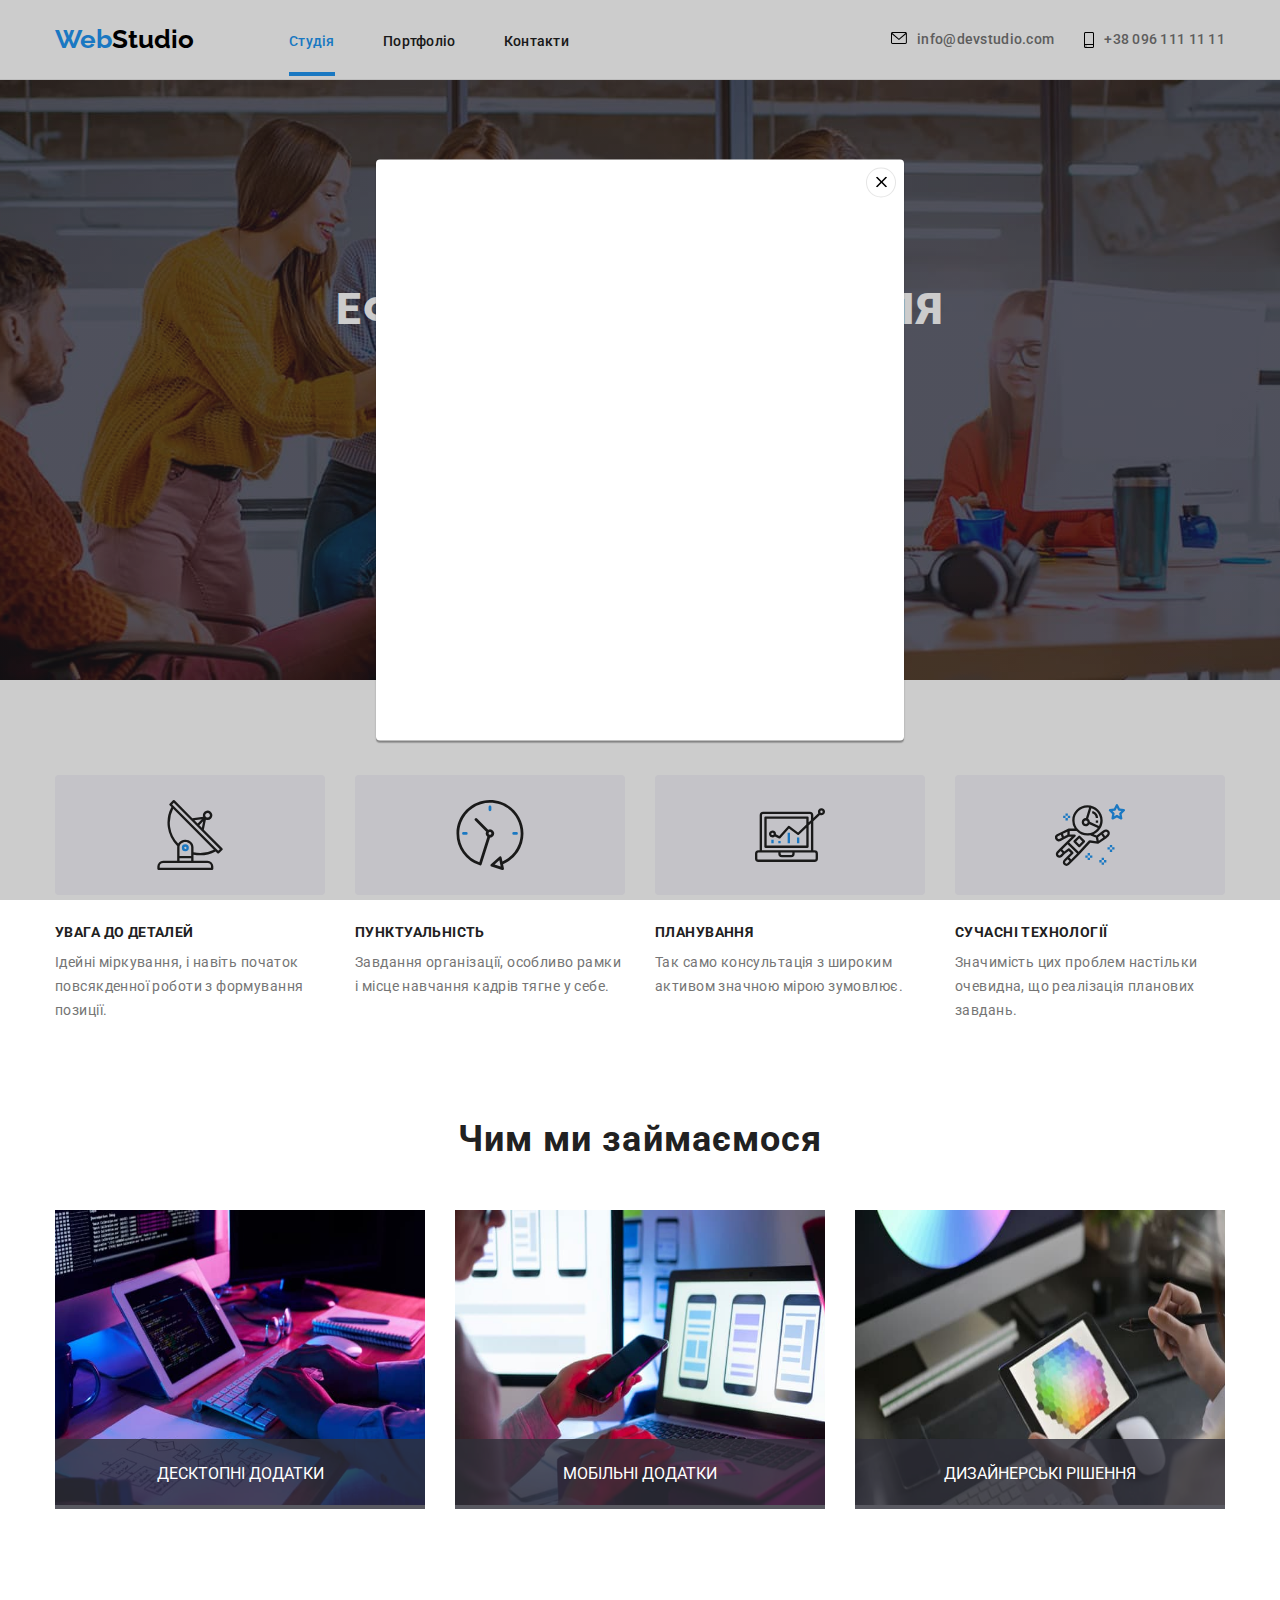
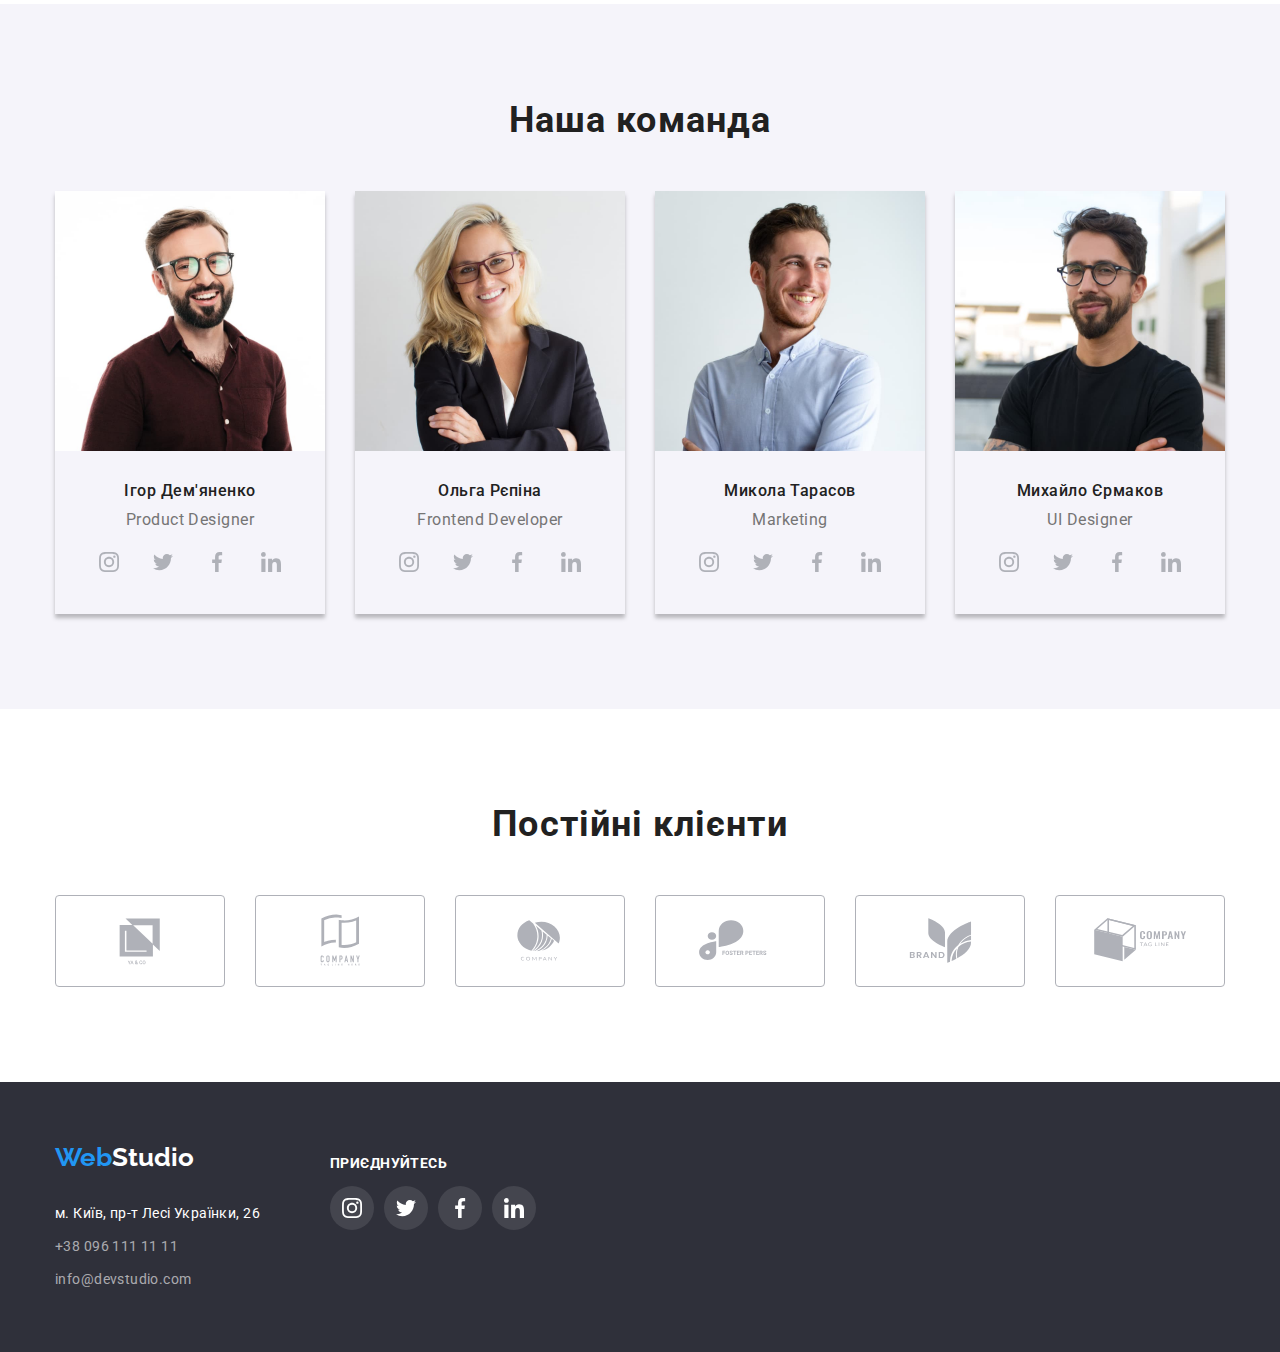
==== index.html @ 8376958b "Создание 2022-12-18" ====
<!DOCTYPE html>
<html lang="en">
<head>
    <meta charset="UTF-8">
    <meta http-equiv="X-UA-Compatible" content="IE=edge">
    <meta name="viewport" content="width=device-width, initial-scale=1.0">
    <link
        href="https://fonts.googleapis.com/css2?family=Oleo+Script&family=Raleway:wght@700&family=Roboto:wght@400;500;700;900&display=swap"
        rel="stylesheet">
    <!-- Спочатку нормалізатор -->
    <link rel="stylesheet" href="https://cdnjs.cloudflare.com/ajax/libs/modern-normalize/1.0.0/modern-normalize.min.css" />
    <!-- Потім ваші стилі -->
    <link rel="stylesheet" href="styles/styles.css">
    <title>Document</title>
</head>
<body>
    <!--верхняя линия-->
    <header class="header">
        <div class="container">
            <div class="header-container">                  
                <!--меню навігації-->
                <nav class="nav-header">
                    <a href="" class="logo"><span class="logo-web">Web</span>Studio</a>
                    <ul class="nav-list">
                        <li class="nav-item"><a href="" class="nav-item-link current">Студія</a></li>
                        <li class="nav-item"><a href="./portfolio.html" class="nav-item-link">Портфоліо</a></li>
                        <li class="nav-item"><a href="" class="nav-item-link">Контакти</a></li>
                    </ul>                        
                </nav>
                <div class="header-contact-container">
                    <a href="mailto:info@devstudio.com" class="header-mail">
                        <svg width="16" height="12">
                            <use href="./images/symbol-defs.svg#icon-email"> </use>
                        </svg>
                        info@devstudio.com</a>
                    <a href="tel:+380961111111" class="header-phone">
                        <svg width="10" height="16">
                            <use href="./images/symbol-defs.svg#icon-smartphone"> </use>
                        </svg>
                    +38 096 111 11 11</a>
                </div>
            </div>
        </div>
    </header>
    <main class="main">
        <!--шапка-->
        <section class="first-section">
            <div class="container">
                <div class="first-section-container">
                    <h1 class="main-tittle">Ефективні рішення для вашого бізнесу</h1>
                    <button type="button" class="main-button" data-modal-open>Замовити послугу</button>
                </div>                  
            </div>
        </section>
        <!--Особливості-->
        <section class="features">
            <div class="container">
                <ul class="features-list">
                    <li class="item">
                        <div class="features-item-container" width="270" height="120">
                            <svg width="70" height="70">
                                <use href="./images/symbol-defs.svg#icon-antenna-1"> </use>
                            </svg>
                        </div>
                        <!--Feature1-->                    
                        <h3 class="title">УВАГА ДО ДЕТАЛЕЙ</h3>
                        <p class="text">Ідейні міркування, і навіть початок повсякденної роботи з формування позиції.</p>
                    </li>
                    <li class="item">
                        <div class="features-item-container" width="270" height="120">
                            <svg width="70" height="70">
                                <use href="./images/symbol-defs.svg#icon-clock-1"> </use>
                            </svg>
                        </div>
                        <!--Feature2-->                    
                        <h3 class="title">ПУНКТУАЛЬНІСТЬ</h3>
                        <p class="text">Завдання організації, особливо рамки і місце навчання кадрів тягне у себе.</p>            
                    </li>
                    <li class="item">
                        <div class="features-item-container" width="270" height="120">
                            <svg width="70" height="70">
                                <use href="./images/symbol-defs.svg#icon-diagram-1"> </use>
                            </svg>
                        </div>
                        <!--Feature3-->         
                        <h3 class="title">ПЛАНУВАННЯ</h3>
                        <p class="text">Так само консультація з широким активом значною мірою зумовлює.</p>         
                    </li>
                    <li class="item">
                        <div class="features-item-container" width="270" height="120">
                            <svg width="70" height="70">
                                <use href="./images/symbol-defs.svg#icon-astronaut-1"> </use>
                            </svg>
                        </div>
                        <!--Feature4-->
                        <h3 class="title">СУЧАСНІ ТЕХНОЛОГІЇ</h3>
                        <p class="text">Значимість цих проблем настільки очевидна, що реалізація планових завдань.</p>
                    </li>
                </ul> 
            </div>
        </section>
        <!--Чим ми займаємось-->
        <section class="about">
            <div class="container">
                <h2 class="about-head">Чим ми займаємося</h2>
                <ul class="about-list">
                    <li class="item">
                        <img src="images/Box1.jpg" width="370" height="295" alt="чим ми займаємось, рисунок 1">
                        <p class="features-cart-text">Десктопні додатки</p>
                    </li>
                    <li class="item">
                        <img src="images/Box2.jpg" width="370" height="295" alt="чим ми займаємось, рисунок 2">
                        <p class="features-cart-text">Мобільні додатки</p>
                    </li>
                    <li class="item">
                        <img src="images/Box3.jpg" width="370" height="295" alt="чим ми займаємось, рисунок 3">
                        <p class="features-cart-text">Дизайнерські рішення</p>
                    </li>
                </ul>
            </div>
        </section>
        <!--Наша команда-->
        <section class="team">
            <div class="container">
                <h2 class="team-head">Наша команда</h2>
                <!--team-->
                <div>
                    <ul class="team-list">
                        <li class="team-item">
                            <!--team card 1--> 
                            <img src="images/team1.jpg" width="270" height="260" alt="працівник 1">
                            <div class="team-name-profession">
                                <!--name-->
                                <p class="team-name">Ігор Дем'яненко</p>
                                <!--work-->
                                <p class="team-profession">Product Designer</p>
                                <ul class="team-social-list" width="206" height="44">
                                    <li class="social-link-item">
                                        <a href="" class="social-link">
                                            <svg width="20" height="20" class="team-social-icon">
                                                <use href="./images/symbol-defs.svg#icon-instagram"> </use>
                                            </svg>
                                        </a>
                                    </li>
                                    <li class="social-link-item">
                                        <a href="" class="social-link">
                                            <svg width="20" height="20" class="team-social-icon">
                                                <use href="./images/symbol-defs.svg#icon-twitter"> </use>
                                            </svg>
                                        </a>
                                    </li>
                                    <li class="social-link-item">
                                        <a href="" class="social-link">
                                            <svg width="20" height="20" class="team-social-icon">
                                                <use href="./images/symbol-defs.svg#icon-facebook"> </use>
                                            </svg>
                                        </a>
                                    </li>
                                    <li class="social-link-item">
                                        <a href="" class="social-link">
                                            <svg width="20" height="20" class="team-social-icon">
                                                <use href="./images/symbol-defs.svg#icon-linkedin"> </use>
                                            </svg>
                                        </a>
                                    </li>
                                </ul>                                
                            </div>
                        </li>
                        <li class="team-item">
                            <!--team card 2-->
                            <img src="images/team2.jpg" width="270" height="260" alt="працівник 2">
                            <div class="team-name-profession">                                                                <!--name-->
                                <p class="team-name">Ольга Рєпіна</p>
                                <!--work-->
                                <p class="team-profession">Frontend Developer</p>
                                <ul class="team-social-list" width="206" height="44">
                                    <li class="social-link-item">
                                        <a href="" class="social-link">
                                            <svg width="20" height="20" class="team-social-icon">
                                                <use href="./images/symbol-defs.svg#icon-instagram"> </use>
                                            </svg>
                                        </a>
                                    </li>
                                    <li class="social-link-item">
                                        <a href="" class="social-link">
                                            <svg width="20" height="20" class="team-social-icon">
                                                <use href="./images/symbol-defs.svg#icon-twitter"> </use>
                                            </svg>
                                        </a>
                                    </li>
                                    <li class="social-link-item">
                                        <a href="" class="social-link">
                                            <svg width="20" height="20" class="team-social-icon">
                                                <use href="./images/symbol-defs.svg#icon-facebook"> </use>
                                            </svg>
                                        </a>
                                    </li>
                                    <li class="social-link-item">
                                        <a href="" class="social-link">
                                            <svg width="20" height="20" class="team-social-icon">
                                                <use href="./images/symbol-defs.svg#icon-linkedin"> </use>
                                            </svg>
                                        </a>
                                    </li>
                                </ul>                                
                            </div>
                        </li>
                        <li class="team-item">
                            <!--team card 3-->                                   
                            <img src="images/team3.jpg" width="270" height="260" alt="працівник 3">
                            <div class="team-name-profession">
                                <!--name-->
                                <p class="team-name">Микола Тарасов</p>
                                <!--work-->
                                <p class="team-profession">Marketing</p> 
                                <ul class="team-social-list" width="206" height="44">
                                    <li class="social-link-item">
                                        <a href="" class="social-link">
                                            <svg width="20" height="20" class="team-social-icon">
                                                <use href="./images/symbol-defs.svg#icon-instagram"> </use>
                                            </svg>
                                        </a>
                                    </li>
                                    <li class="social-link-item">
                                        <a href="" class="social-link">
                                            <svg width="20" height="20" class="team-social-icon">
                                                <use href="./images/symbol-defs.svg#icon-twitter"> </use>
                                            </svg>
                                        </a>
                                    </li>
                                    <li class="social-link-item">
                                        <a href="" class="social-link">
                                            <svg width="20" height="20" class="team-social-icon">
                                                <use href="./images/symbol-defs.svg#icon-facebook"> </use>
                                            </svg>
                                        </a>
                                    </li>
                                    <li class="social-link-item">
                                        <a href="" class="social-link">
                                            <svg width="20" height="20" class="team-social-icon">
                                                <use href="./images/symbol-defs.svg#icon-linkedin"> </use>
                                            </svg>
                                        </a>
                                    </li>
                                </ul>                                
                            </div>
                        </li>
                        <li class="team-item">
                            <!--team card 4-->
                            <img src="images/team4.jpg" width="270" height="260" alt="працівник 4">
                            <div class="team-name-profession">
                                <!--name-->
                                <p class="team-name">Михайло Єрмаков</p>
                                <!--work-->
                                <p class="team-profession">UI Designer</p>
                                <ul class="team-social-list" width="206" height="44">
                                    <li class="social-link-item">
                                        <a href="" class="social-link">
                                            <svg width="20" height="20" class="team-social-icon">
                                                <use href="./images/symbol-defs.svg#icon-instagram"> </use>
                                            </svg>
                                        </a>
                                    </li>
                                    <li class="social-link-item">
                                        <a href="" class="social-link">
                                            <svg width="20" height="20" class="team-social-icon">
                                                <use href="./images/symbol-defs.svg#icon-twitter"> </use>
                                            </svg>
                                        </a>
                                    </li>
                                    <li class="social-link-item">
                                        <a href="" class="social-link">
                                            <svg width="20" height="20" class="team-social-icon">
                                                <use href="./images/symbol-defs.svg#icon-facebook"> </use>
                                            </svg>
                                        </a>
                                    </li>
                                    <li class="social-link-item">
                                        <a href="" class="social-link">
                                            <svg width="20" height="20" class="team-social-icon">
                                                <use href="./images/symbol-defs.svg#icon-linkedin"> </use>
                                            </svg>
                                        </a>
                                    </li>
                                </ul>                                
                            </div>
                        </li>
                    </ul>
                </div>
            </div>
        </section>
        <!--Наші клієнти-->
        <section class="clients">
            <div class="container">
                <h2 class="head-clients">Постійні клієнти</h2>
                <ul class="list-clients">
                    <li class="-clients-item">
                        <a href="" class="list-clients-link">
                        <svg width="41" height="46" class="client-icon">
                            <use href="./images/symbol-defs.svg#icon-client-1"> </use>
                        </svg>
                        </a>
                    </li>
                    <li class="list-clients-item">
                        <a href="" class="list-clients-link">
                        <svg width="41" height="46" class="client-icon">
                            <use href="./images/symbol-defs.svg#icon-client-2"> </use>
                        </svg>                        
                        </a>
                    </li>
                    <li class="list-clients-item">
                        <a href="" class="list-clients-link">
                        <svg width="41" height="46" class="client-icon">
                            <use href="./images/symbol-defs.svg#icon-client-3"> </use>
                        </svg>                        
                        </a>
                    </li>
                    <li class="list-clients-item">
                        <a href="" class="list-clients-link">
                        <svg width="41" height="46" class="client-icon">
                            <use href="./images/symbol-defs.svg#icon-client-4"> </use>
                        </svg>                        
                        </a>
                    </li>
                    <li class="list-clients-item">
                        <a href="" class="list-clients-link">
                        <svg width="41" height="46" class="client-icon">
                            <use href="./images/symbol-defs.svg#icon-client-5"> </use>
                        </svg>                        
                        </a>
                    </li>
                    <li class="list-clients-item">
                        <a href="" class="list-clients-link">
                        <svg width="41" height="46" class="client-icon">
                            <use href="./images/symbol-defs.svg#icon-client-6"> </use>
                        </svg>                        
                        </a>
                    </li>
                </ul>
            </div>            
        </section>
    </main>
    <!--підвал-->
    <footer class="footer">
        <div class="container">
            <div class="footer-container">
                <!--контакти-->
                <div class="footer-address-container">
                    <a href="" class="logo"><span class="logo-web">Web</span>Studio</a>
                    <address class="address">м. Київ, пр-т Лесі Українки, 26</address>
                    <a href="tel:+380961111111" class="footer-phone">+38 096 111 11 11</a>
                    <a href="mailto:info@devstudio.com" class="footer-mail">info@devstudio.com</a>    
                </div>
                <div class="footer-social-container">
                    <p class="footer-social-text">Приєднуйтесь</p>
                    <ul class="footer-social-list" width="206" height="44">                    
                        <li class="footer-link-item">
                            <a href="" class="footer-social-link">
                                <svg width="20" height="20" class="team-social-icon">
                                    <use href="./images/symbol-defs.svg#icon-instagram"> </use>
                                </svg>
                            </a>
                        </li>
                        <li class="footer-link-item">
                            <a href="" class="footer-social-link">
                                <svg width="20" height="20" class="team-social-icon">
                                    <use href="./images/symbol-defs.svg#icon-twitter"> </use>
                                </svg>
                            </a>
                        </li>
                        <li class="footer-link-item">
                            <a href="" class="footer-social-link">
                                <svg width="20" height="20" class="team-social-icon">
                                    <use href="./images/symbol-defs.svg#icon-facebook"> </use>
                                </svg>
                            </a>
                        </li>
                        <li class="footer-link-item">
                            <a href="" class="footer-social-link">
                                <svg width="20" height="20" class="team-social-icon">
                                    <use href="./images/symbol-defs.svg#icon-linkedin"> </use>
                                </svg>
                            </a>
                        </li>
                    </ul> 
                </div>
            </div>
       </div>
    </footer>
    <!--Функционал модального окна-->
    <div class="backdrop" data-modal>
        <div class="modal">
            <button type="button" class="button-modal-close" data-modal-close>
                <svg width="11" height="11" class="icon-close">
                    <use href="./images/symbol-defs.svg#icon-close"> </use>
                </svg>
            </button>
        </div>
    </div>
    <script src="./js/modal.js"></script>
</body>
</html>
---- styles/styles.css ----
*,
*::before,
*::after {
    box-sizing: border-box;
}


:root {
    --backgrount-color:#Fff;
    --primary-text-color: #212121;
    --text-color-buttonlink: #2196F3;
    --text-color-active:#ffffff;
    --text-color:#757575;

    --background-button:#F5F4FA;
    --background-first-section:#2F303A;
    --background-gradient: rgba(47, 48, 58, 0.4);
    --background-card-text: rgba(47, 48, 58, 0.8);
    --backgrount-footer-item: rgba(255, 255, 255, 0.1);
    --background-overlay:rgba(33, 150, 243, 0.9);
    --background-backdrop: rgba(0, 0, 0, 0.2);

    --color-logo:#000000;
    --color-footer-mail-phone:rgba(255, 255, 255, 0.6);
    --color-border: #eeeeee;
    --color-border-header: #ececec;
    --color-fill-icons: #AFB1B8;
    --color-shadow:rgba(0, 0, 0, 0.25);
    --color-border-button: rgba(0, 0, 0, 0.1);
}


body{
    background-color:var(--backgrount-color);
    color: var(--primary-text-color);
    border: none;
    font-family: 'Roboto', sans-serif;
    list-style: none;
    max-width: 1600px;
}


.main{   
    margin: 0, auto;

}
.main-button{
   
    display: inline-block;
    width: 216px;
    height: 50px;
    min-height: 50px;

    background-color: var(--text-color-buttonlink);
    color: var(--text-color-active);
    font-size: 16px;
    font-style: normal;
    font-weight: 700;
    line-height: 1.88;
    letter-spacing: 0.06em;
    filter: drop-shadow(0px 4px 4px rgba(0, 0, 0, 0.25));
    border-radius: 4px;
}
.button{
    background-color: var(--background-button);
    border: none;
    cursor: pointer;
}
.button:hover,
.button:focus{
    background-color: var(--text-color-buttonlink);
    color:var(--text-color-active);
    border: none;
}
/* Центрующий контейнер */
.container{
    width: 1200px;  
    margin: 0 auto;
    padding: 0 15px;
}

/* header */
.header{
    height: 80px;
    display: flex;
    align-items: center;
    border-bottom: 1px solid var(--color-border-header);
}
.header-container{
    display: flex;
    align-items: center;
    /* gap:345px; */
}
.nav-header{
    display: flex;
    align-items: center;
    gap: 95px;
}
.header-contact-container{
    margin-left: auto;
    display: flex;
    gap: 30px;
    justify-content: space-between;
}
.logo {
    text-decoration: none;
    color: var(--color-logo);
    font-family: 'Raleway', sans-serif;
    font-weight: 700;
    font-size: 26px;
    line-height: 1.2;
    height: 31px;
}

.logo-web {
    color: var(--text-color-buttonlink);
}

.nav-list{
    display: flex;
    justify-content: space-between;
    width: 280px;
    height: 16px;
    margin: 0 auto;
    padding: 0;
}
.nav-list a{    
    color: var(--primary-text-color);
    font-weight: 500;
    font-size: 14px;
    line-height: 1.14;
    letter-spacing: 0.02em;}

.nav-item a{
    text-decoration: none;
}

.nav-item-link:hover,
.nav-item-link:focus{
    color: var(--text-color-buttonlink);

}

.header-mail{
    /* width: 350px; */
    display: flex;
    gap: 10px;
    align-content: center;
    text-decoration: none;
    color: var(--text-color);  
    font-size: 14px;
    line-height: 1.14;
    letter-spacing: 0.02em;
    font-weight: 500;
}
.header-mail:hover,
.header-mail:focus{
    color: var(--text-color-buttonlink);
    fill: var(--text-color-buttonlink);
}
.header-phone{

    display: flex;
    flex-grow: 100;
    gap: 10px;
    margin: 0;
    padding: 0;
    align-content: center;
    text-decoration: none;
    color: var(--text-color);
    font-weight: 500;
    font-size: 14px;
    line-height: 1.14;
    letter-spacing: 0.02em;
}
.header-phone:hover,
.header-phone:focus {
    color: var(--text-color-buttonlink);
    fill: var(--text-color-buttonlink);
}
.nav-item{
    list-style: none;
    position: relative;
}
.nav-item-link.current {
    color: var(--text-color-buttonlink);
}
.nav-item-link.current::after{    
    content: '';
    position: absolute;
    bottom: -28px;
    left: 0;
    width: 100%;
    height: 4PX;
    background-color: var(--text-color-buttonlink);


}

/* первая секция */
.first-section{
    max-width: 1600px;
    height: 600px;
    padding: 200px 0;
    margin: 0 auto;
    background-image: linear-gradient(to right, var(--background-gradient), var(--background-gradient)), url(../images/main.jpg);
   
    background-repeat: no-repeat;
    background-position: center;
    background-size: cover;
}
.first-section-container{
    height: 200px;
    flex-direction: column;
    display: flex;
    align-items: center;
}

.main-tittle{
    width: 696px;
    color: var(--text-color-active);
    margin: 0 0 30px;
    font-weight: 900;
    font-size: 44px;
    line-height: 1.36;
    text-align: center;
    letter-spacing: 0.06em;
    text-transform: uppercase;

}

/* вторая секция */
.features {
    padding: 95px 0;
}
.features-list .title{
    font-weight: 700;
    font-size: 14px;
    line-height: 1.14;
    letter-spacing: 0.03em;
    text-transform: uppercase;
    font-style: normal;
    margin: 0 0 10px;
}

.features-list .text{
    color: var(--text-color);
    font-size: 14px;
    line-height: 1.71;     
    letter-spacing: 0.03em;
    width: 270px;
    margin: 0 0;
}

.features-list{
    display: flex;
    justify-content: center;
    gap:30px;
    list-style: none;
    margin: 0;
    padding: 0;
}
.features-item-container{
    display: flex;
    justify-content: center;
    align-items: center;
    margin: 0 0 30px;
    background-color: var(--background-button);
    height: 120px;
    border-radius: 4px;
}

/* секция чем мы занимаемся*/
.about{
    padding: 0 0 95px;
}
.about-head{
    font-weight: 700;
    font-size: 36px;
    line-height: 1.17;
    text-align: center;
    letter-spacing: 0.03em;
    height: 42px;
    margin: 0 0 50px;
}
.about-list{
    display: flex;
    justify-content: center;
    gap: 30px;
    list-style: none;
    margin: 0;
    padding: 0;
}

.item{
    position: relative;
}

.features-cart-text{
    position: absolute;
    /* display: inline-block; */
    bottom: 0;
    left: 0;
    text-transform: uppercase;
    width: 100%;
    height: 70px;
    margin: 0;

    background-color: var(--background-card-text);
    color: var(--backgrount-color);
    text-align: center;
    line-height: 70px;

}


/*секция наша команда */
.team{    
    padding: 95px 0;

    margin: 0 auto;
    background-color: var(--background-button);
}

.team-list{
    display: flex;
    margin: 0 auto;
    display: flex;
    justify-content: center;
    gap: 30px;
    list-style: none;
    margin: 0;
    padding: 0;
}
.team-item{
    display: flex;
    flex-direction: column;
    box-shadow: 0px 4px 4px var(--color-shadow);
}
.team-head{
    margin: 0 0 50px;
    font-size: 36px;
    line-height: 1.17;
    text-align: center;
    letter-spacing: 0.03em;
    font-weight: 700;
    
}
.team-name{
    margin: 0;
    font-weight: 500;
    font-size: 16px;
    line-height: 1.2;
    text-align: center;
    letter-spacing: 0.03em;
}
.team-profession{
    margin: 0;
    color: var(--text-color); 
    font-size: 16px;
    line-height: 1.2;
    text-align: center;
    letter-spacing: 0.03em;
}
.team-name-profession{
    padding: 30px 0;
    display: flex;
    flex-direction: column;
    gap: 10px;
}
.team-social-list{
    width: 0 auto;
    height: 44px;
    display: flex;
    justify-content: center;
    gap: 10px;
    margin: 0;
    padding: 0;
    list-style: none;

}
.social-link{
    width: 44px;
    height:44px;
    display: flex;
    justify-content: center;
    align-items: center;
    border-radius: 50%;
    fill: var(--color-fill-icons);
    
}
.social-link:focus,
.social-link:hover{
    background-color: var(--text-color-buttonlink);
    fill: var(--text-color-active);
}
/* Наші клієнти */
.clients{
    margin: 0 0 95px;
}
.head-clients{
    display: block;  
    text-align: center;
    margin: 94px 0 50px;
    font-size: 36px;
    line-height: 1.17;
    letter-spacing: 0.03em;
}
.list-clients{
    list-style: none;
    display: flex;
    justify-content: center;
    gap: 30px;
    margin: 0;
    padding: 0;
}
.list-clients-link{
    display: flex;
    justify-content: center;
    align-items: center;
    width: 170px;
    height: 92px;
    margin: 0;
    padding: 0;
    border: 1px solid var(--color-fill-icons);
    border-radius: 4px;
}
.client-icon{
    width: 100%;
    height: 100%;
    fill: var(--color-fill-icons);
}
.list-clients-link:focus .client-icon,
.list-clients-link:hover .client-icon{
    border: 1px solid var(--text-color-buttonlink);
    fill: var(--text-color-buttonlink);
}

/*footer */
.footer{
    background-color: var(--background-first-section);  
    padding: 60px 0;
}
.address{
    color: var(--text-color-active);
    font-size: 14px;
    line-height: 1.71;
    letter-spacing: 0.03em;
    font-style: normal;
}
.footer-phone{
    color: var(--color-footer-mail-phone);
    text-decoration: none;
    font-size: 14px;
    line-height: 1.71;
    letter-spacing: 0.03em;
}
.footer-mail{
    text-decoration: none;
    color: var(--color-footer-mail-phone);
    font-size: 14px;
    line-height: 1.71;
    letter-spacing: 0.03em;    
}
.footer .logo{
    margin: 0 0 20px;
    color: var(--text-color-active);
}
.footer-container{
    /* padding: 0 215px; */
    display: flex;
    flex-direction: row;
    gap: 70px;  
}
.footer-address-container{
    display: flex;
    flex-direction: column;
    gap: 9px;
}
.footer-social-list{
    display: flex;
    margin: 0;
    padding: 0;
    gap:10px;
    list-style: none;
}
.footer-social-list .social-link{
    /* fill: var(--text-color-active); */
    /* background-color: var(--backgrount-footer-item); */
}

.footer-social-link{
    width: 44px;
    height: 44px;
    display: flex;
    justify-content: center;
    align-items: center;
    border-radius: 50%;
    fill: var(--text-color-active);
    background-color: var(--backgrount-footer-item);

}
.footer-social-link:hover,
.footer-social-link:focus {
    border-radius: 50%;
    background-color: var(--text-color-buttonlink);
}
.footer-social-text{
    font-family: 'Roboto';
    font-style: normal;
    font-size: 14px;
    line-height: 1.14;
    letter-spacing: 0.03em;
    font-weight: 700;
    color: var(--text-color-active);
    text-transform: uppercase;
    /* padding-left: 12px; */
}

/*gallery*/
.works{
    padding: 95px 0;
}
.gallery{
    display: flex;
    gap: 30px;
    flex-wrap: wrap;
    justify-content: center;
    align-content: center;
    padding: 0;

}
.list-buttons{
    display: flex;
    justify-content: center;
    gap:8px;    
    list-style: none;
    
    margin: 0 0 50px;
    padding: 0;
}   
.works-button{
    padding: 6px 22px;
    color: var(--primary-text-color);
    font-weight: 500;
    line-height: 26px;
    font-size: 16px;
    text-align: center;
    letter-spacing: 0.03em;
    border: 1px solid var(--color-border);
    border-radius: 4px;   
}
.works-button:hover,
.works-button:focus{
    color: var(--text-color-active);
    box-shadow: 0px 3px 1px rgba(0, 0, 0, 0.1), 0px 1px 2px rgba(0, 0, 0, 0.08), 0px 2px 2px rgba(0, 0, 0, 0.12);
    background-color: var(--text-color-buttonlink);
    border: 0px solid var(--text-color-buttonlink);
}

.gallery-item a{   
    text-decoration: none;
}
.gallery-item{    
    width: 370px;
    height: 405px;
    list-style: none;
    border: 1px solid var(--color-border);
}
.gallery-item:focus,
.gallery-item:hover{
    box-shadow: 0px 1px 1px rgba(0, 0, 0, 0.12), 0px 4px 4px rgba(0, 0, 0, 0.06), 1px 4px 6px rgba(0, 0, 0, 0.16);
}

.gallery-head{  
    margin: 0;
    color: var(--primary-text-color);
    font-size: 18px;
    line-height: 2;
    letter-spacing: 0.06em;
}
.gallery-text{
    color: var(--text-color);
    font-size: 16px;
    line-height: 1.88;
    letter-spacing: 0.03em;
    margin: 0 auto;    
}
.gallery-head-text{
    padding: 20px 25px;
}
.card-image-container{
    position: relative;
    overflow: hidden;
}
.gallery-item-overlay{
    position: absolute;
    top: 0;
    left: 0;
    width: 100%;
    height: 100%;
    transform: translatey(100%);
    display: flex;
    align-items: center;
    width: 100%;

    background-color: var(--background-overlay);
    transition: transform 250ms cubic-bezier(0.4, 0, 0.2, 1);
}
.gallery-overlay-text{
    display: inline-block;
    padding: auto;
    margin: 63px 24px;

    font-family: 'Roboto';
    font-style: normal;
    font-weight: 400;
    font-size: 18px;
    line-height: 1.56;
    letter-spacing: 0.03em;
    color: var(--backgrount-color);
}

.card-image-container:hover .gallery-item-overlay{
    transform: translatey(0);
}
/* Разметка модального окна */
.backdrop{
    position: fixed;
    top: 0;
    left: 0;
    width: 100%;
    height: 100%;

    background-color: var(--background-backdrop);
}
.modal{
    position: absolute;
    width: 100%;
    max-width: 528px;
    height: 100%;
    max-height: 581px;
    left: 50%;
    top: 50%;
    transform: translate(-50%, -50%);

    box-shadow: 0px 1px 3px rgba(0, 0, 0, 0.12), 0px 1px 1px rgba(0, 0, 0, 0.14), 0px 2px 1px rgba(0, 0, 0, 0.2);
    border-radius: 4px;

    background-color: var(--text-color-active);
}
.is-hidden{
    opacity: 0;
    visibility: hidden;
    pointer-events: none;
}
.button-modal-close{
    position: absolute;
    top: 8px;
    right: 8px;
    width: 30px;
    height: 30px;

    border: 1px solid var(--color-border-button);
    border-radius: 50%;
    background-color: var(--text-color-active);
}
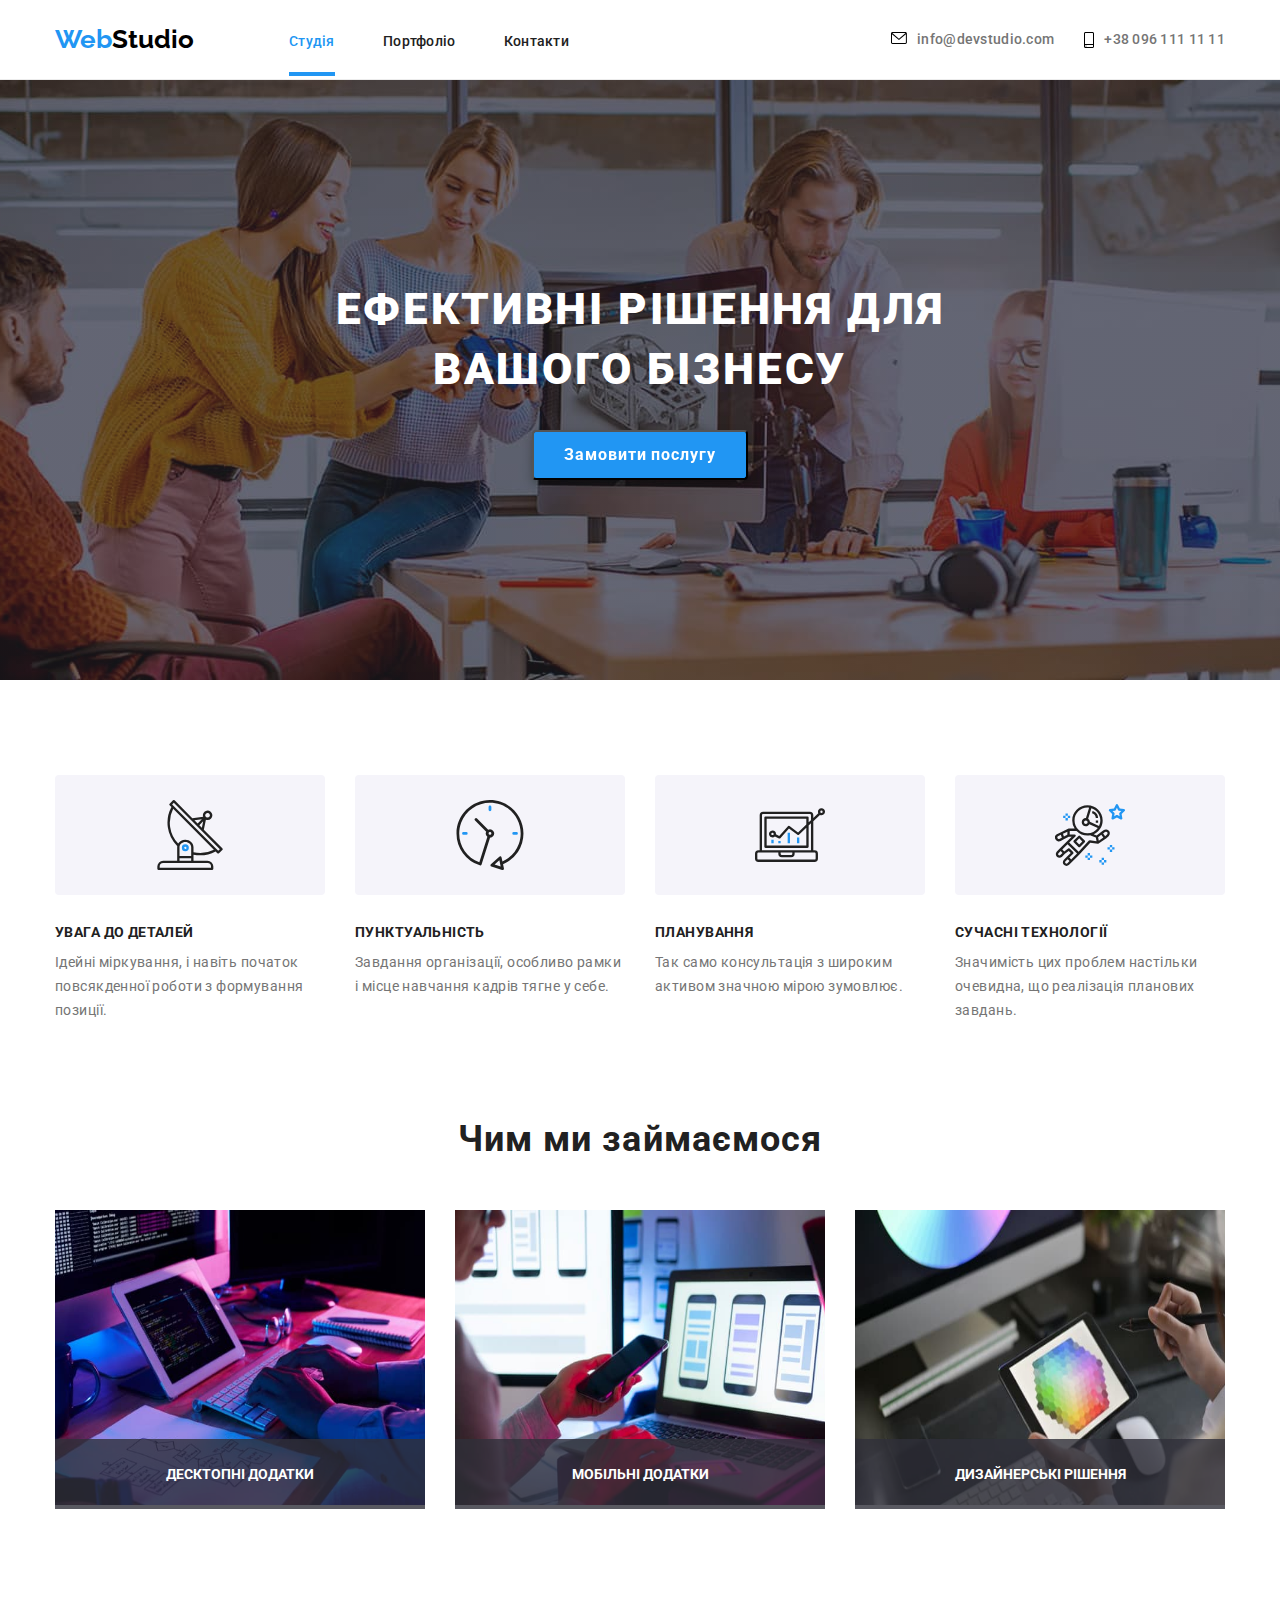
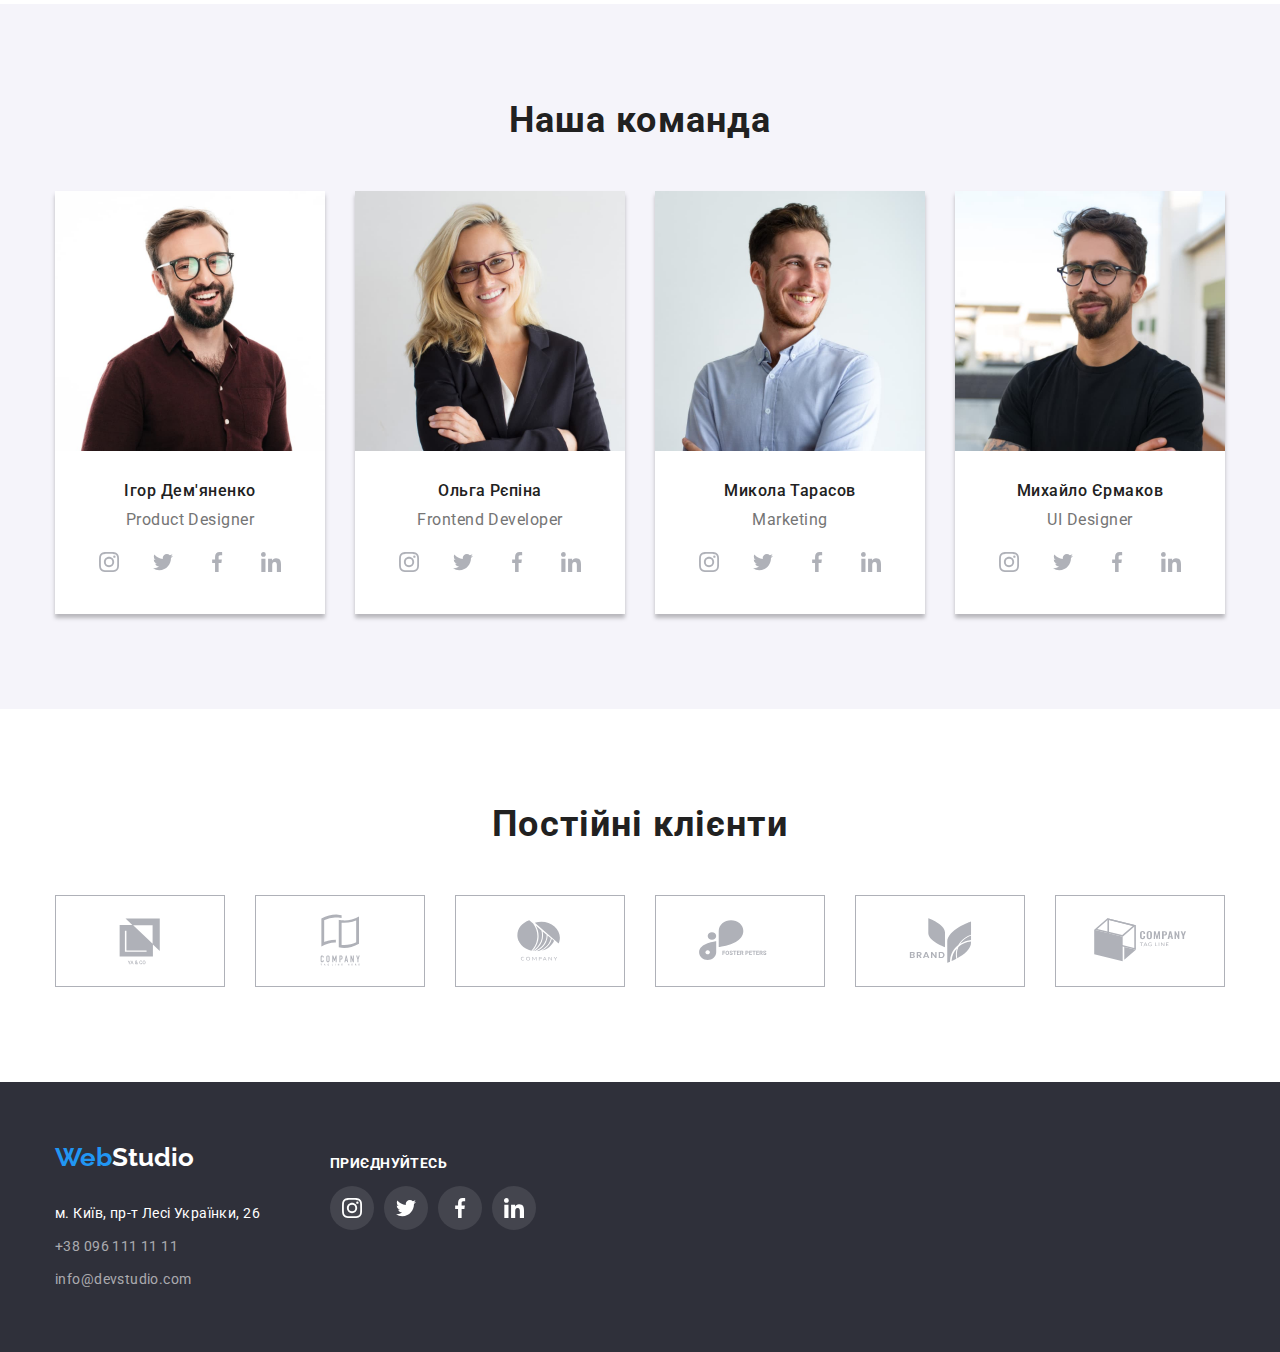
==== commit 7c4a9298: "Исправления 2022-12-19" ====
--- a/index.html
+++ b/index.html
@@ -388,7 +388,7 @@
        </div>
     </footer>
     <!--Функционал модального окна-->
-    <div class="backdrop" data-modal>
+    <div class="backdrop is-hidden" data-modal>
         <div class="modal">
             <button type="button" class="button-modal-close" data-modal-close>
                 <svg width="11" height="11" class="icon-close">
--- a/styles/styles.css
+++ b/styles/styles.css
@@ -133,6 +133,7 @@
 
 .nav-item a{
     text-decoration: none;
+    transition: color 250ms cubic-bezier(0.4, 0, 0.2, 1);
 }
 
 .nav-item-link:hover,
@@ -152,6 +153,8 @@
     line-height: 1.14;
     letter-spacing: 0.02em;
     font-weight: 500;
+    transition: color 250ms cubic-bezier(0.4, 0, 0.2, 1), 
+    fill 250ms cubic-bezier(0.4, 0, 0.2, 1);
 }
 .header-mail:hover,
 .header-mail:focus{
@@ -172,6 +175,8 @@
     font-size: 14px;
     line-height: 1.14;
     letter-spacing: 0.02em;
+    transition: color 250ms cubic-bezier(0.4, 0, 0.2, 1),
+                fill 250ms cubic-bezier(0.4, 0, 0.2, 1);
 }
 .header-phone:hover,
 .header-phone:focus {
@@ -310,6 +315,8 @@
     color: var(--backgrount-color);
     text-align: center;
     line-height: 70px;
+    font-size: 14px;
+    font-weight: 700;
 
 }
 
@@ -336,6 +343,7 @@
     display: flex;
     flex-direction: column;
     box-shadow: 0px 4px 4px var(--color-shadow);
+    background-color: var(--text-color-active);
 }
 .team-head{
     margin: 0 0 50px;
@@ -387,6 +395,8 @@
     align-items: center;
     border-radius: 50%;
     fill: var(--color-fill-icons);
+    transition: background-color 250ms cubic-bezier(0.4, 0, 0.2, 1),
+    fill 250ms cubic-bezier(0.4, 0, 0.2, 1);
     
 }
 .social-link:focus,
@@ -422,18 +432,29 @@
     height: 92px;
     margin: 0;
     padding: 0;
-    border: 1px solid var(--color-fill-icons);
+    /* border: 1px solid var(--color-fill-icons); */
     border-radius: 4px;
+   
+    
 }
 .client-icon{
     width: 100%;
     height: 100%;
     fill: var(--color-fill-icons);
-}
+
+
+}
+.list-clients-link .client-icon{
+    border: 1px solid var(--color-fill-icons);
+    transition: fill 250ms cubic-bezier(0.4, 0, 0.2, 1),
+    border 250ms cubic-bezier(0.4, 0, 0.2, 1);
+}
+
 .list-clients-link:focus .client-icon,
 .list-clients-link:hover .client-icon{
     border: 1px solid var(--text-color-buttonlink);
     fill: var(--text-color-buttonlink);
+    
 }
 
 /*footer */
@@ -484,10 +505,6 @@
     gap:10px;
     list-style: none;
 }
-.footer-social-list .social-link{
-    /* fill: var(--text-color-active); */
-    /* background-color: var(--backgrount-footer-item); */
-}
 
 .footer-social-link{
     width: 44px;
@@ -498,6 +515,7 @@
     border-radius: 50%;
     fill: var(--text-color-active);
     background-color: var(--backgrount-footer-item);
+    transition: background-color 250ms cubic-bezier(0.4, 0, 0.2, 1);
 
 }
 .footer-social-link:hover,
@@ -548,7 +566,11 @@
     text-align: center;
     letter-spacing: 0.03em;
     border: 1px solid var(--color-border);
-    border-radius: 4px;   
+    border-radius: 4px;
+    transition: background-color 250ms cubic-bezier(0.4, 0, 0.2, 1),
+                color 250ms cubic-bezier(0.4, 0, 0.2, 1),
+                box-shadow 250ms cubic-bezier(0.4, 0, 0.2, 1),
+                border 250ms cubic-bezier(0.4, 0, 0.2, 1);
 }
 .works-button:hover,
 .works-button:focus{
@@ -605,7 +627,7 @@
     width: 100%;
 
     background-color: var(--background-overlay);
-    transition: transform 250ms cubic-bezier(0.4, 0, 0.2, 1);
+    transition: transform 500ms cubic-bezier(0.4, 0, 0.2, 1);
 }
 .gallery-overlay-text{
     display: inline-block;
@@ -624,6 +646,7 @@
 .card-image-container:hover .gallery-item-overlay{
     transform: translatey(0);
 }
+
 /* Разметка модального окна */
 .backdrop{
     position: fixed;
@@ -633,6 +656,9 @@
     height: 100%;
 
     background-color: var(--background-backdrop);
+
+    opacity: 1;
+    transition: opacity 250ms cubic-bezier(0.4, 0, 0.2, 1);
 }
 .modal{
     position: absolute;
@@ -643,18 +669,25 @@
     left: 50%;
     top: 50%;
     transform: translate(-50%, -50%);
+    transition: transform 250ms cubic-bezier(0.4, 0, 0.2, 1);
 
     box-shadow: 0px 1px 3px rgba(0, 0, 0, 0.12), 0px 1px 1px rgba(0, 0, 0, 0.14), 0px 2px 1px rgba(0, 0, 0, 0.2);
     border-radius: 4px;
 
     background-color: var(--text-color-active);
 }
-.is-hidden{
+.backdrop.is-hidden{
     opacity: 0;
+    /* transition: opacity 250ms cubic-bezier(0.4, 0, 0.2, 1); */
     visibility: hidden;
     pointer-events: none;
 }
-.button-modal-close{
+.backdrop.is-hidden .modal{ 
+    transform: translate(-50%, -50%) 250ms cubic-bezier(0.4, 0, 0.2, 1), scale(0.9) 250ms cubic-bezier(0.4, 0, 0.2, 1);
+}
+
+
+.button-modal-close{ 
     position: absolute;
     top: 8px;
     right: 8px;
